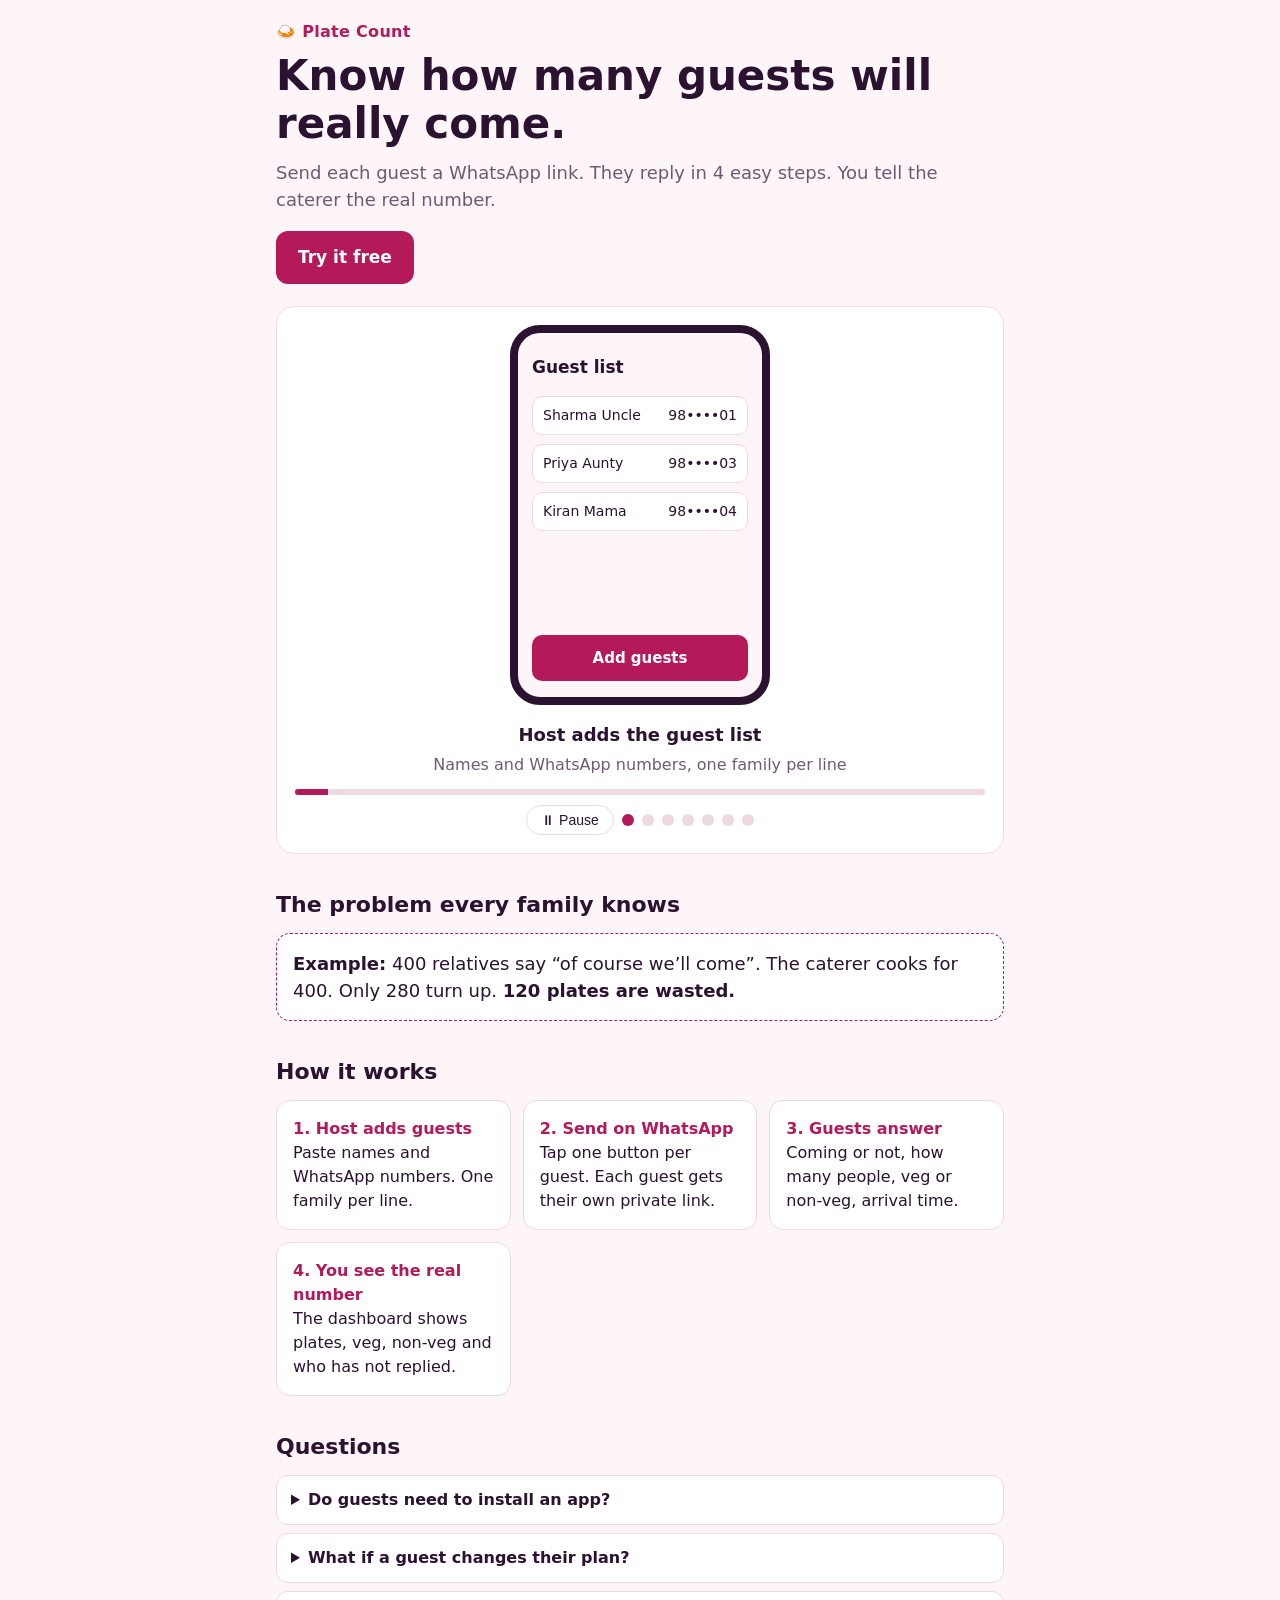
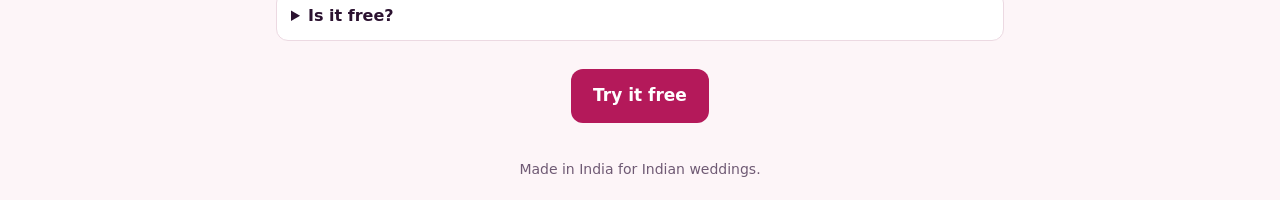
==== welcome.html @ 477f828f "Add files via upload" ====
<!DOCTYPE html>
<html lang="en">
<head>
<meta charset="utf-8">
<meta name="viewport" content="width=device-width, initial-scale=1">
<title>Plate Count – Know how many guests will really come</title>
<meta name="description" content="Wedding RSVP on WhatsApp. Guests reply in 4 easy steps. You know the real plate count.">
<style>
:root{--bg:#fdf5f8;--card:#fff;--ink:#2b1230;--mute:#6f5a74;--line:#ecd9e2;--pink:#b4195a;--gold:#f2a900;--teal:#0e7c7b;--red:#c0392b;color-scheme:light}
@media(prefers-color-scheme:dark){:root{--bg:#1b0f1f;--card:#2a1930;--ink:#f6e9f1;--mute:#c4aacb;--line:#43294b;--pink:#ee5c98;--gold:#f7be3a;--teal:#3fc5c2;--red:#ff7a6b;color-scheme:dark}}
*{box-sizing:border-box}
body{margin:0;background:var(--bg);color:var(--ink);font-family:system-ui,-apple-system,sans-serif;line-height:1.5;padding-bottom:env(safe-area-inset-bottom,0)}
.w{max-width:760px;margin:0 auto;padding:20px 16px}
h1{font-size:clamp(28px,7vw,42px);line-height:1.15;margin:8px 0 10px}
h2{font-size:22px;margin:34px 0 12px}
.brand{font-weight:800;color:var(--pink);letter-spacing:.3px}
.lead{font-size:18px;color:var(--mute);margin:0 0 18px}
.btn{display:inline-block;background:var(--pink);color:#fff;text-decoration:none;font-weight:700;padding:14px 22px;border-radius:12px;font-size:17px;border:0;cursor:pointer}
.btn.g{background:transparent;color:var(--ink);border:1px solid var(--line)}
a:focus-visible,button:focus-visible{outline:3px solid var(--gold);outline-offset:3px}
.stage{background:var(--card);border:1px solid var(--line);border-radius:18px;padding:18px;margin:22px 0}
.phone{width:min(260px,100%);height:380px;margin:0 auto;border:8px solid var(--ink);border-radius:30px;background:var(--bg);overflow:hidden;position:relative}
.scr{position:absolute;inset:0;padding:16px 14px;display:flex;flex-direction:column;gap:9px;animation:in .5s ease}
@keyframes in{from{opacity:0;transform:translateY(10px)}to{opacity:1;transform:none}}
.cap{text-align:center;font-size:18px;font-weight:700;margin:16px 0 4px;min-height:28px}
.sub{text-align:center;color:var(--mute);margin:0 0 12px;min-height:24px}
.bar{height:6px;background:var(--line);border-radius:99px;overflow:hidden;margin:10px 0}
.bar i{display:block;height:100%;width:0;background:var(--pink)}
.ctl{display:flex;gap:8px;justify-content:center;align-items:center}
.dot{width:12px;height:12px;border-radius:50%;border:0;background:var(--line);cursor:pointer;padding:0}
.dot.on{background:var(--pink)}
.pp{border:1px solid var(--line);background:transparent;color:var(--ink);border-radius:99px;padding:6px 14px;cursor:pointer;font-size:14px}
.r{background:var(--card);border:1px solid var(--line);border-radius:10px;padding:8px 10px;font-size:14px;display:flex;justify-content:space-between;animation:in .5s ease backwards}
.r:nth-child(2){animation-delay:.4s}.r:nth-child(3){animation-delay:.8s}.r:nth-child(4){animation-delay:1.2s}
.pill{font-size:12px;font-weight:700;color:#fff;border-radius:99px;padding:2px 9px}
.bub{background:#dcf8c6;color:#1a2a1a;border-radius:12px 12px 12px 2px;padding:10px 12px;font-size:14px}
.link{color:#0b66c3;text-decoration:underline;word-break:break-all}
.b{border-radius:10px;padding:12px;text-align:center;font-weight:700;font-size:15px;background:var(--pink);color:#fff}
.b.o{background:transparent;color:var(--ink);border:1px solid var(--line)}
.q{font-weight:800;font-size:17px;margin:6px 0}
.n{font-size:54px;font-weight:800;text-align:center;line-height:1}
.hero{background:var(--pink);color:#fff;border-radius:14px;padding:14px;text-align:center}
.hero b{font-size:48px;display:block;line-height:1}
.tl{display:grid;grid-template-columns:1fr 1fr;gap:8px}
.t{background:var(--card);border:1px solid var(--line);border-left:5px solid var(--c);border-radius:8px;padding:6px 8px;font-size:12px}
.t b{display:block;font-size:20px}
.cards{display:grid;grid-template-columns:repeat(auto-fit,minmax(210px,1fr));gap:12px}
.card{background:var(--card);border:1px solid var(--line);border-radius:14px;padding:16px}
.card b{color:var(--pink)}
.ex{background:var(--card);border:1px dashed var(--pink);border-radius:14px;padding:16px;font-size:18px}
details{background:var(--card);border:1px solid var(--line);border-radius:12px;padding:12px 14px;margin-bottom:8px}
summary{font-weight:700;cursor:pointer}
footer{color:var(--mute);font-size:14px;text-align:center;margin-top:36px}
@media(prefers-reduced-motion:reduce){.scr,.r{animation:none}}
</style>
</head>
<body>
<div class="w">
  <div class="brand">🍛 Plate Count</div>
  <h1>Know how many guests will really come.</h1>
  <p class="lead">Send each guest a WhatsApp link. They reply in 4 easy steps. You tell the caterer the real number.</p>
  <a class="btn" href="index.html">Try it free</a>

  <div class="stage" aria-label="How it works, step by step">
    <div class="phone"><div class="scr" id="scr"></div></div>
    <div class="cap" id="cap"></div>
    <p class="sub" id="sub"></p>
    <div class="bar"><i id="fill"></i></div>
    <div class="ctl"><button class="pp" id="pp">⏸ Pause</button><span id="dots" style="display:flex;gap:8px"></span></div>
  </div>

  <h2>The problem every family knows</h2>
  <div class="ex"><b>Example:</b> 400 relatives say “of course we’ll come”. The caterer cooks for 400. Only 280 turn up. <b>120 plates are wasted.</b></div>

  <h2>How it works</h2>
  <div class="cards">
    <div class="card"><b>1. Host adds guests</b><br>Paste names and WhatsApp numbers. One family per line.</div>
    <div class="card"><b>2. Send on WhatsApp</b><br>Tap one button per guest. Each guest gets their own private link.</div>
    <div class="card"><b>3. Guests answer</b><br>Coming or not, how many people, veg or non-veg, arrival time.</div>
    <div class="card"><b>4. You see the real number</b><br>The dashboard shows plates, veg, non-veg and who has not replied.</div>
  </div>

  <h2>Questions</h2>
  <details><summary>Do guests need to install an app?</summary><p>No. They open the link from WhatsApp and answer. No login, no download.</p></details>
  <details><summary>What if a guest changes their plan?</summary><p>They open their link again and send a new reply. The count updates.</p></details>
  <details><summary>Is it free?</summary><p>You can try it free now. Tap the button below and see how it works for your family.</p></details>

  <p style="text-align:center;margin-top:28px"><a class="btn" href="index.html">Try it free</a></p>
  <footer>Made in India for Indian weddings.</footer>
</div>

<script>
var S=[
{c:'Host adds the guest list',s:'Names and WhatsApp numbers, one family per line',h:'<div class="q">Guest list</div><div class="r"><span>Sharma Uncle</span><span>98••••01</span></div><div class="r"><span>Priya Aunty</span><span>98••••03</span></div><div class="r"><span>Kiran Mama</span><span>98••••04</span></div><div class="b" style="margin-top:auto">Add guests</div>'},
{c:'Send each guest a WhatsApp link',s:'One tap. The message is already written',h:'<div class="q">WhatsApp</div><div class="bub">Namaste Sharma Uncle! You are invited to Anjali weds Rohan. Please tap this link to reply (20 seconds):<br><span class="link">yoursite/r?t=k3x9a2</span></div><div class="b" style="margin-top:auto;background:var(--teal)">Send</div>'},
{c:'Guest page 1: Will you come?',s:'Big buttons, easy for everyone',h:'<div class="q">Namaste Sharma Uncle, will you come?</div><div class="b">Yes, I’ll be there</div><div class="b o">Maybe</div><div class="b o">Sorry, can’t come</div>'},
{c:'Guest page 2: How many people?',s:'Including themselves',h:'<div class="q">How many people are coming?</div><div class="n" style="margin:30px 0">4</div><div class="b">Next</div>'},
{c:'Guest page 3: Veg or non-veg?',s:'The rest get non-veg',h:'<div class="q">How many eat veg?</div><div class="n" style="margin:26px 0 6px">3</div><p style="text-align:center;margin:0">3 veg and 1 non-veg</p><div class="b" style="margin-top:auto">Next</div>'},
{c:'Guest page 4: Arrival time',s:'Morning, afternoon, evening or exact time',h:'<div class="q">When will you arrive?</div><div class="b o">Morning</div><div class="b o">Afternoon</div><div class="b">Evening</div>'},
{c:'You see the real number',s:'Example numbers, updated as guests reply',h:'<div class="hero"><b>268</b>plates for the caterer</div><div class="tl"><div class="t" style="--c:var(--teal)"><b>245</b>Coming</div><div class="t" style="--c:var(--gold)"><b>40</b>Maybe</div><div class="t" style="--c:var(--red)"><b>60</b>Not coming</div><div class="t" style="--c:var(--mute)"><b>35</b>Waiting</div></div>'}
];
var T=3800,i=0,playing=true,t0=0,raf;
var scr=document.getElementById('scr'),cap=document.getElementById('cap'),sub=document.getElementById('sub'),fill=document.getElementById('fill'),dots=document.getElementById('dots'),pp=document.getElementById('pp');
S.forEach(function(_,k){var d=document.createElement('button');d.className='dot';d.setAttribute('aria-label','Step '+(k+1));d.onclick=function(){go(k)};dots.appendChild(d)});
function go(k){i=k;scr.style.animation='none';scr.offsetHeight;scr.style.animation='';scr.innerHTML=S[i].h;cap.textContent=S[i].c;sub.textContent=S[i].s;
 Array.prototype.forEach.call(dots.children,function(d,j){d.className='dot'+(j===i?' on':'')});t0=performance.now()}
function tick(now){if(playing){var p=Math.min(1,(now-t0)/T);fill.style.width=((i+p)/S.length*100)+'%';if(p>=1)go((i+1)%S.length)}raf=requestAnimationFrame(tick)}
pp.onclick=function(){playing=!playing;pp.textContent=playing?'⏸ Pause':'▶ Play';if(playing)t0=performance.now()};
if(window.matchMedia('(prefers-reduced-motion: reduce)').matches){playing=false;pp.textContent='▶ Play'}
go(0);raf=requestAnimationFrame(tick);
</script>
</body>
</html>
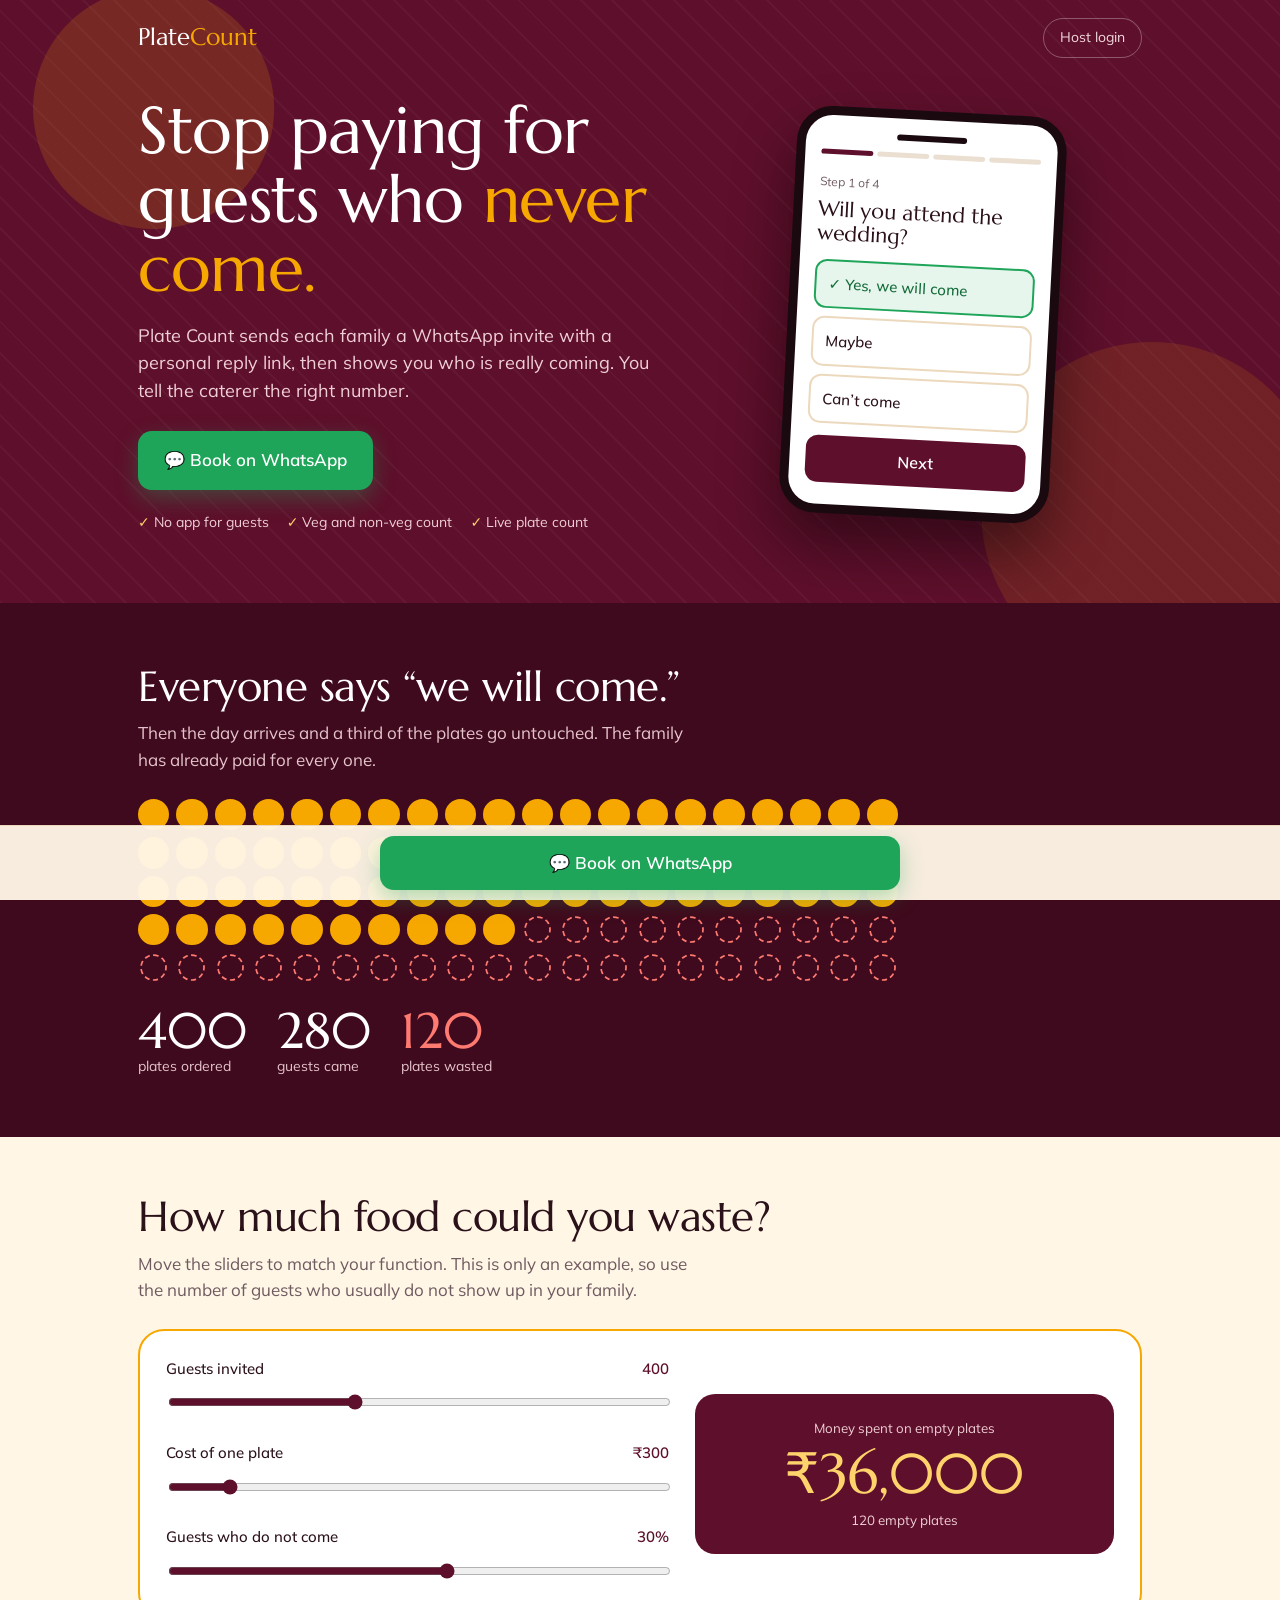
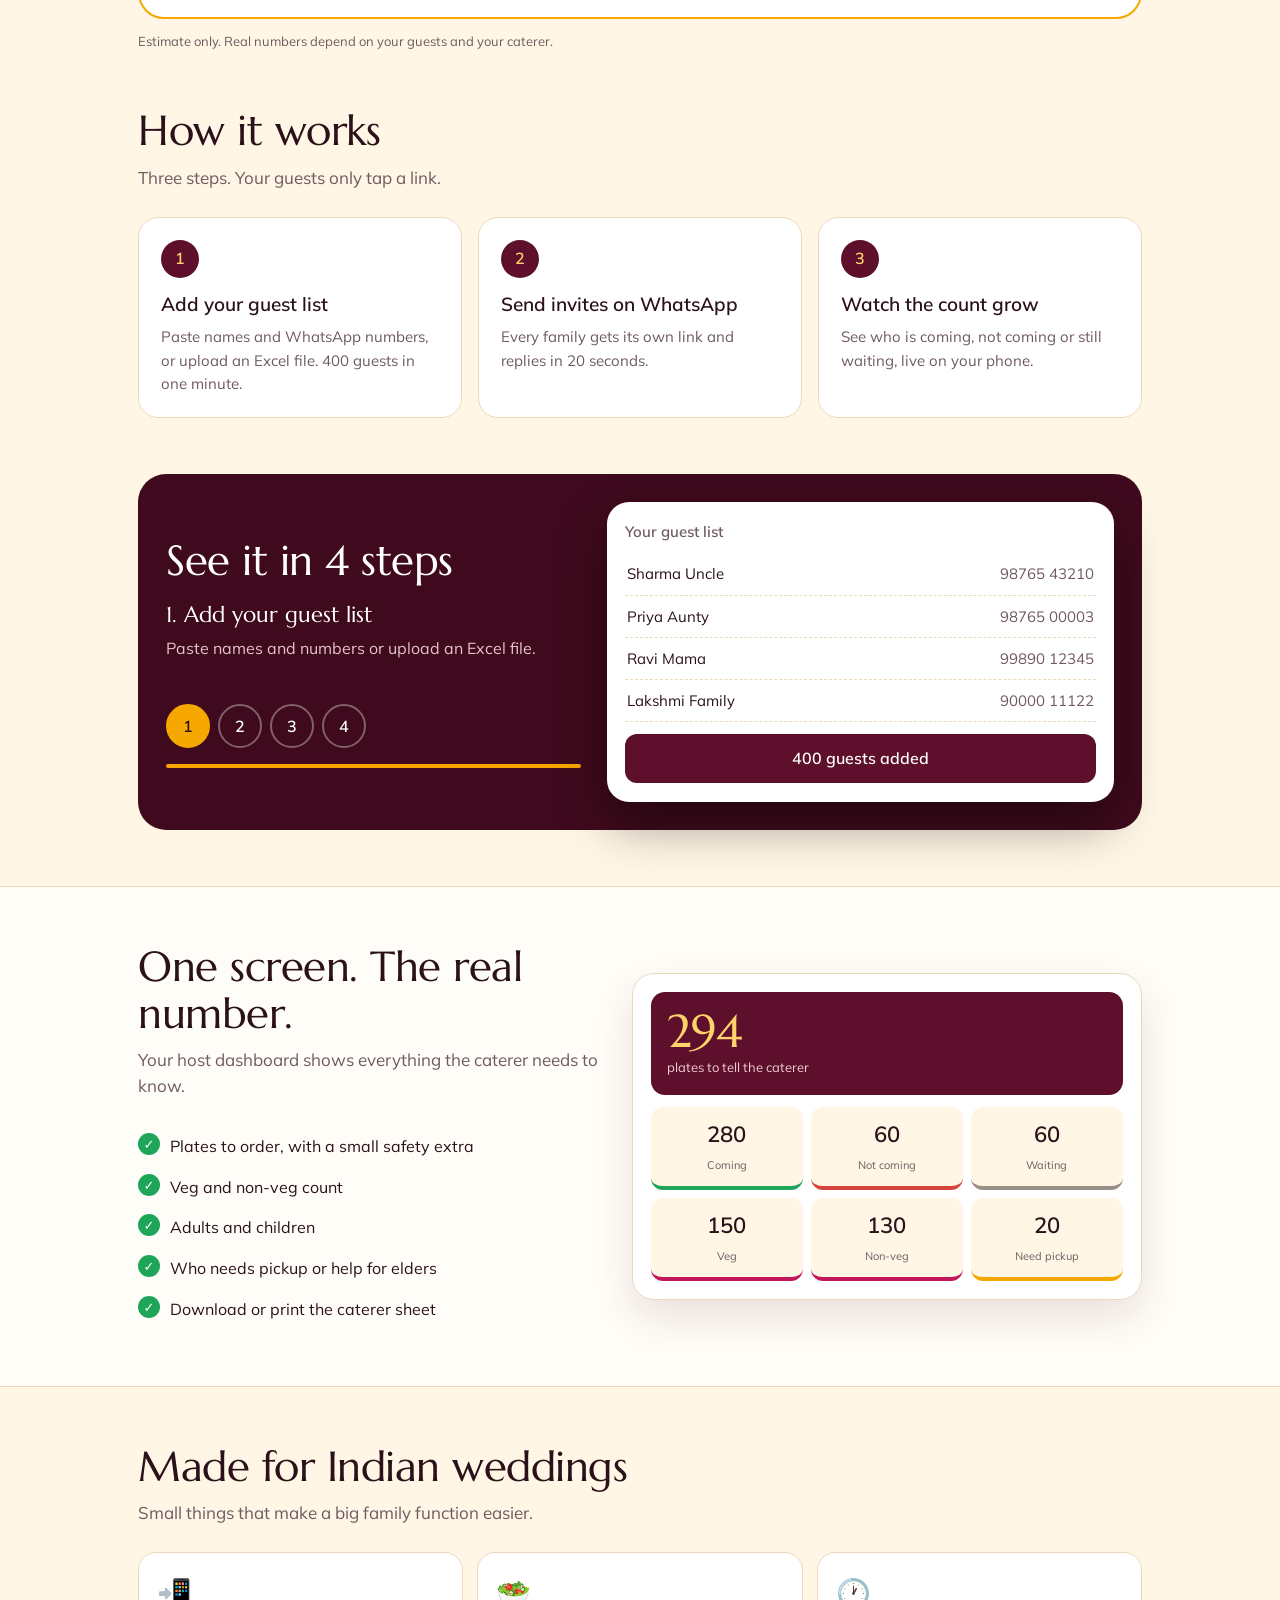
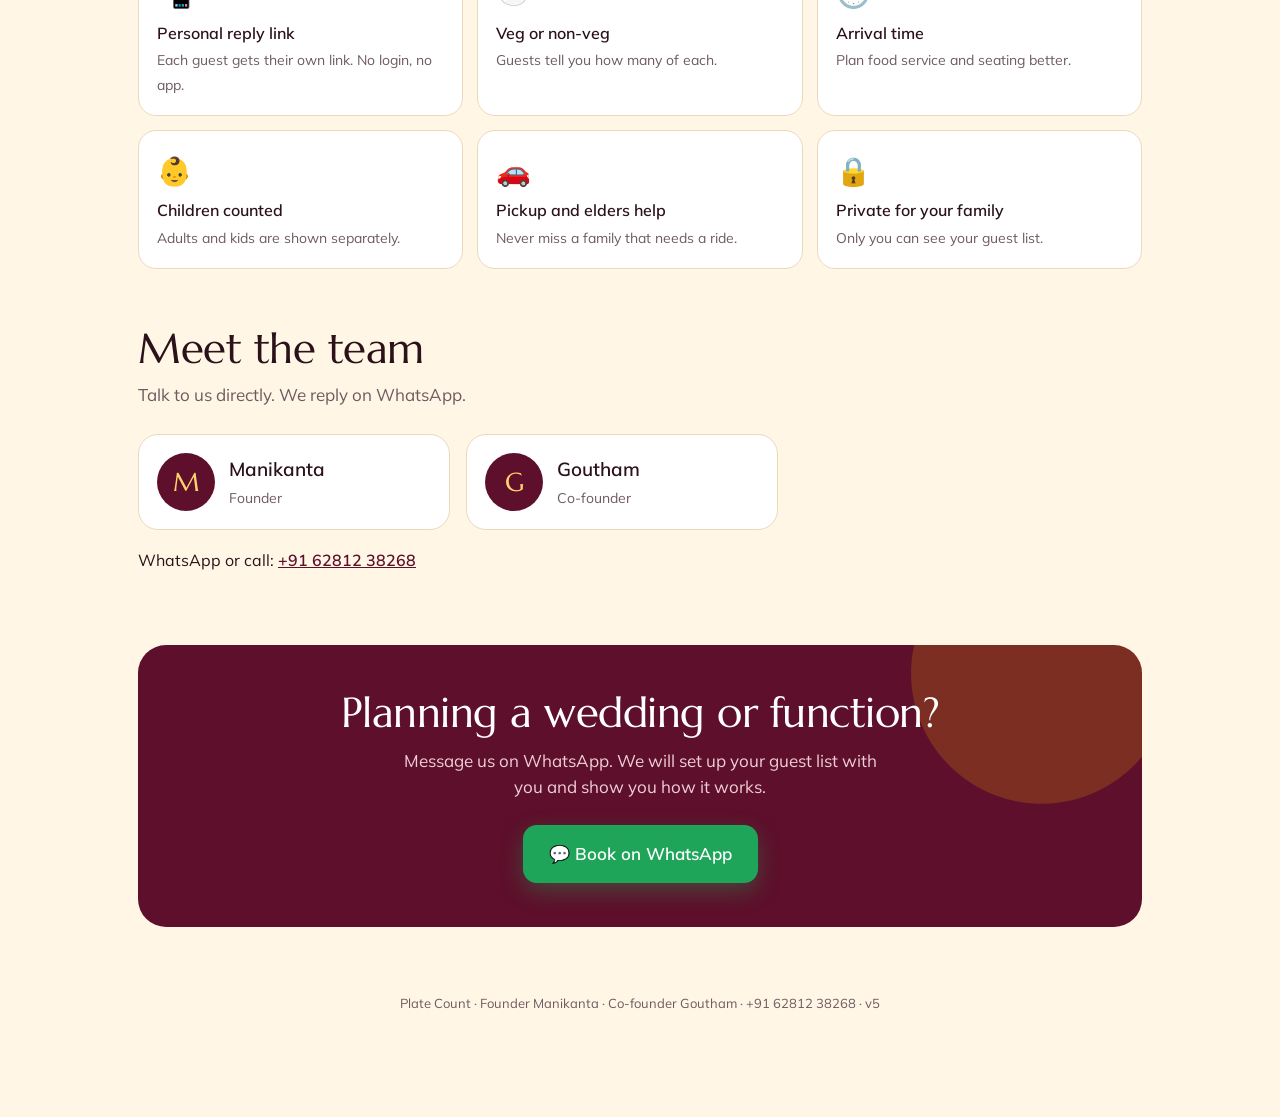
==== commit db7b0887: "Rename welcome (1).html to welcome.html" ====
--- a/welcome.html
+++ b/welcome.html
@@ -1,113 +1,333 @@
 <!DOCTYPE html>
-<html lang="en">
-<head>
-<meta charset="utf-8">
-<meta name="viewport" content="width=device-width, initial-scale=1">
-<title>Plate Count – Know how many guests will really come</title>
-<meta name="description" content="Wedding RSVP on WhatsApp. Guests reply in 4 easy steps. You know the real plate count.">
+<html lang="en"><head><meta charset="utf-8">
+<meta name="viewport" content="width=device-width,initial-scale=1">
+<title>Plate Count – Stop paying for guests who never come</title>
+<meta name="description" content="Plate Count sends WhatsApp invites with a personal reply link and shows your live guest count, veg and non-veg numbers, so you tell the caterer the right number.">
+<link rel="preconnect" href="https://fonts.googleapis.com"><link rel="preconnect" href="https://fonts.gstatic.com" crossorigin>
+<link href="https://fonts.googleapis.com/css2?family=Marcellus&family=Mulish:wght@300;400;500;600&display=swap" rel="stylesheet">
 <style>
-:root{--bg:#fdf5f8;--card:#fff;--ink:#2b1230;--mute:#6f5a74;--line:#ecd9e2;--pink:#b4195a;--gold:#f2a900;--teal:#0e7c7b;--red:#c0392b;color-scheme:light}
-@media(prefers-color-scheme:dark){:root{--bg:#1b0f1f;--card:#2a1930;--ink:#f6e9f1;--mute:#c4aacb;--line:#43294b;--pink:#ee5c98;--gold:#f7be3a;--teal:#3fc5c2;--red:#ff7a6b;color-scheme:dark}}
-*{box-sizing:border-box}
-body{margin:0;background:var(--bg);color:var(--ink);font-family:system-ui,-apple-system,sans-serif;line-height:1.5;padding-bottom:env(safe-area-inset-bottom,0)}
-.w{max-width:760px;margin:0 auto;padding:20px 16px}
-h1{font-size:clamp(28px,7vw,42px);line-height:1.15;margin:8px 0 10px}
-h2{font-size:22px;margin:34px 0 12px}
-.brand{font-weight:800;color:var(--pink);letter-spacing:.3px}
-.lead{font-size:18px;color:var(--mute);margin:0 0 18px}
-.btn{display:inline-block;background:var(--pink);color:#fff;text-decoration:none;font-weight:700;padding:14px 22px;border-radius:12px;font-size:17px;border:0;cursor:pointer}
-.btn.g{background:transparent;color:var(--ink);border:1px solid var(--line)}
-a:focus-visible,button:focus-visible{outline:3px solid var(--gold);outline-offset:3px}
-.stage{background:var(--card);border:1px solid var(--line);border-radius:18px;padding:18px;margin:22px 0}
-.phone{width:min(260px,100%);height:380px;margin:0 auto;border:8px solid var(--ink);border-radius:30px;background:var(--bg);overflow:hidden;position:relative}
-.scr{position:absolute;inset:0;padding:16px 14px;display:flex;flex-direction:column;gap:9px;animation:in .5s ease}
-@keyframes in{from{opacity:0;transform:translateY(10px)}to{opacity:1;transform:none}}
-.cap{text-align:center;font-size:18px;font-weight:700;margin:16px 0 4px;min-height:28px}
-.sub{text-align:center;color:var(--mute);margin:0 0 12px;min-height:24px}
-.bar{height:6px;background:var(--line);border-radius:99px;overflow:hidden;margin:10px 0}
-.bar i{display:block;height:100%;width:0;background:var(--pink)}
-.ctl{display:flex;gap:8px;justify-content:center;align-items:center}
-.dot{width:12px;height:12px;border-radius:50%;border:0;background:var(--line);cursor:pointer;padding:0}
-.dot.on{background:var(--pink)}
-.pp{border:1px solid var(--line);background:transparent;color:var(--ink);border-radius:99px;padding:6px 14px;cursor:pointer;font-size:14px}
-.r{background:var(--card);border:1px solid var(--line);border-radius:10px;padding:8px 10px;font-size:14px;display:flex;justify-content:space-between;animation:in .5s ease backwards}
-.r:nth-child(2){animation-delay:.4s}.r:nth-child(3){animation-delay:.8s}.r:nth-child(4){animation-delay:1.2s}
-.pill{font-size:12px;font-weight:700;color:#fff;border-radius:99px;padding:2px 9px}
-.bub{background:#dcf8c6;color:#1a2a1a;border-radius:12px 12px 12px 2px;padding:10px 12px;font-size:14px}
-.link{color:#0b66c3;text-decoration:underline;word-break:break-all}
-.b{border-radius:10px;padding:12px;text-align:center;font-weight:700;font-size:15px;background:var(--pink);color:#fff}
-.b.o{background:transparent;color:var(--ink);border:1px solid var(--line)}
-.q{font-weight:800;font-size:17px;margin:6px 0}
-.n{font-size:54px;font-weight:800;text-align:center;line-height:1}
-.hero{background:var(--pink);color:#fff;border-radius:14px;padding:14px;text-align:center}
-.hero b{font-size:48px;display:block;line-height:1}
-.tl{display:grid;grid-template-columns:1fr 1fr;gap:8px}
-.t{background:var(--card);border:1px solid var(--line);border-left:5px solid var(--c);border-radius:8px;padding:6px 8px;font-size:12px}
-.t b{display:block;font-size:20px}
-.cards{display:grid;grid-template-columns:repeat(auto-fit,minmax(210px,1fr));gap:12px}
-.card{background:var(--card);border:1px solid var(--line);border-radius:14px;padding:16px}
-.card b{color:var(--pink)}
-.ex{background:var(--card);border:1px dashed var(--pink);border-radius:14px;padding:16px;font-size:18px}
-details{background:var(--card);border:1px solid var(--line);border-radius:12px;padding:12px 14px;margin-bottom:8px}
-summary{font-weight:700;cursor:pointer}
-footer{color:var(--mute);font-size:14px;text-align:center;margin-top:36px}
-@media(prefers-reduced-motion:reduce){.scr,.r{animation:none}}
-</style>
-</head>
-<body>
-<div class="w">
-  <div class="brand">🍛 Plate Count</div>
-  <h1>Know how many guests will really come.</h1>
-  <p class="lead">Send each guest a WhatsApp link. They reply in 4 easy steps. You tell the caterer the real number.</p>
-  <a class="btn" href="index.html">Try it free</a>
-
-  <div class="stage" aria-label="How it works, step by step">
-    <div class="phone"><div class="scr" id="scr"></div></div>
-    <div class="cap" id="cap"></div>
-    <p class="sub" id="sub"></p>
-    <div class="bar"><i id="fill"></i></div>
-    <div class="ctl"><button class="pp" id="pp">⏸ Pause</button><span id="dots" style="display:flex;gap:8px"></span></div>
-  </div>
-
-  <h2>The problem every family knows</h2>
-  <div class="ex"><b>Example:</b> 400 relatives say “of course we’ll come”. The caterer cooks for 400. Only 280 turn up. <b>120 plates are wasted.</b></div>
-
+:root{--mar:#5e0f2b;--mar2:#3f0a1d;--gold:#f6a800;--gold2:#ffd36b;--cream:#fff6e6;--card:#ffffff;--ink:#2b1119;--mute:#6f5a60;--line:#ecd9bd;--green:#1fa55a;--red:#d6453d}
+*{box-sizing:border-box}html{scroll-behavior:smooth}
+body{margin:0;font-family:"Mulish",system-ui,-apple-system,Segoe UI,Roboto,sans-serif;background:var(--cream);color:var(--ink);line-height:1.55;padding-bottom:84px}
+.wrap{max-width:1040px;margin:0 auto;padding:0 18px}
+h1,h2{font-family:"Marcellus",Georgia,serif;margin:0;letter-spacing:-.5px}
+a:focus-visible,button:focus-visible,input:focus-visible{outline:3px solid var(--gold);outline-offset:2px}
+
+/* hero */
+.hero{background:var(--mar);color:#fff;position:relative;overflow:hidden;
+  background-image:radial-gradient(circle at 12% 18%,rgba(246,168,0,.16) 0 120px,transparent 121px),radial-gradient(circle at 90% 85%,rgba(246,168,0,.12) 0 170px,transparent 171px),
+  repeating-linear-gradient(45deg,rgba(255,255,255,.035) 0 2px,transparent 2px 22px)}
+nav{display:flex;justify-content:space-between;align-items:center;padding:18px 0}
+.logo{font-family:"Marcellus",Georgia,serif;font-weight:400;font-size:24px}.logo i{font-style:normal;color:var(--gold)}
+nav a{font-size:14px;color:#f3d9de;text-decoration:none;border:1px solid rgba(255,255,255,.3);padding:8px 16px;border-radius:999px}
+.hgrid{display:grid;grid-template-columns:1.1fr .9fr;gap:30px;align-items:center;padding:20px 0 70px}
+@media(max-width:860px){.hgrid{grid-template-columns:1fr;padding-bottom:50px}}
+h1{font-size:clamp(38px,8vw,66px);line-height:1.05;font-weight:400}
+h1 em{font-style:normal;color:var(--gold)}
+.sub{font-size:18px;color:#f0cfd6;max-width:520px;margin:18px 0 26px}
+.btn{display:inline-flex;align-items:center;justify-content:center;gap:10px;background:var(--green);color:#fff;text-decoration:none;font-weight:600;font-size:17px;padding:16px 26px;border-radius:14px;border:0;cursor:pointer;box-shadow:0 8px 22px rgba(31,165,90,.35)}
+.trust{display:flex;gap:18px;flex-wrap:wrap;margin-top:22px;font-size:14px;color:#f0cfd6}.trust span:before{content:"✓ ";color:var(--gold2);font-weight:600}
+
+/* phone */
+.phone{width:270px;margin:0 auto;background:#fff;color:var(--ink);border-radius:36px;border:9px solid #1a0a10;padding:16px 16px 22px;box-shadow:0 30px 60px rgba(0,0,0,.45);transform:rotate(3deg)}
+@media(max-width:860px){.phone{transform:none}}
+.phone .notch{width:70px;height:6px;background:#1a0a10;border-radius:6px;margin:0 auto 12px}
+.prog{display:flex;gap:4px;margin-bottom:14px}.prog span{flex:1;height:5px;border-radius:4px;background:#eadfd0}
+.phone small{color:var(--mute);font-size:12px}
+.phone h3{font-family:"Marcellus",Georgia,serif;font-size:21px;margin:4px 0 14px;line-height:1.15}
+.opt{display:block;border:2px solid var(--line);border-radius:12px;padding:11px 12px;margin-bottom:8px;font-weight:500;font-size:15px}
+.opt.on{border-color:var(--green);background:#e6f6ec;color:#146b3a}
+.pg{display:none}.pg.on{display:block;animation:fin .35s ease}
+.cnt{display:flex;align-items:center;justify-content:center;gap:22px;margin:6px 0 14px}.cnt b{font-family:"Marcellus",Georgia,serif;font-size:54px;line-height:1}.cnt span{width:40px;height:40px;border-radius:50%;border:2px solid var(--line);display:grid;place-items:center;font-size:22px;font-weight:600}
+.prog span{transition:background .3s}.prog span.on{background:var(--mar)}
+.next{background:var(--mar);color:#fff;text-align:center;border-radius:12px;padding:11px;font-weight:600;margin-top:12px}
+
+/* sections */
+section{padding:56px 0}
+h2{font-size:clamp(28px,5vw,42px);line-height:1.12;font-weight:400}
+.kick{color:var(--mute);margin:10px 0 26px;max-width:560px;font-size:17px}
+.problem{background:var(--mar2);color:#fff;padding:60px 0}
+.problem h2{color:#fff}.problem .kick{color:#e6c4cc}
+.pl{display:grid;grid-template-columns:repeat(20,1fr);gap:7px;margin:8px 0 22px;max-width:760px}
+.pl span{aspect-ratio:1;border-radius:50%;background:var(--gold);transition:background .35s,border-color .35s,transform .35s;border:2px solid var(--gold)}
+.pl span.x{background:transparent;border:2px dashed #ff7b72;transform:scale(.86)}
+.big{display:flex;gap:30px;flex-wrap:wrap}.big div{font-size:14px;color:#e6c4cc}.big b{display:block;font-family:"Marcellus",Georgia,serif;font-size:50px;color:#fff;line-height:1}.big .r b{color:#ff7b72}
+
+/* calculator */
+.calc{background:var(--card);border:2px solid var(--gold);border-radius:26px;padding:26px;display:grid;grid-template-columns:1.2fr 1fr;gap:26px;align-items:center}
+@media(max-width:820px){.calc{grid-template-columns:1fr}}
+.f{margin-bottom:18px}.f label{display:flex;justify-content:space-between;font-weight:500;font-size:15px;margin-bottom:6px}.f label b{color:var(--mar)}
+input[type=range]{width:100%;accent-color:var(--mar);height:28px}
+.res{background:var(--mar);color:#fff;border-radius:20px;padding:24px;text-align:center}
+.res small{color:#f0cfd6;display:block}.res b{display:block;font-family:"Marcellus",Georgia,serif;font-size:clamp(40px,9vw,56px);color:var(--gold2);line-height:1.05;margin:6px 0}
+.note{font-size:13px;color:var(--mute);margin:12px 0 0}
+
+/* steps */
+.steps{display:grid;gap:16px;grid-template-columns:repeat(3,1fr)}
+@media(max-width:820px){.steps{grid-template-columns:1fr}}
+.step{background:var(--card);border:1px solid var(--line);border-radius:20px;padding:22px}
+.step .n{width:38px;height:38px;border-radius:50%;background:var(--mar);color:var(--gold2);font-weight:600;display:grid;place-items:center;margin-bottom:12px}
+.step h3{margin:0 0 6px;font-size:19px}.step p{margin:0;color:var(--mute);font-size:15px}
+
+/* dashboard mock */
+.dm{display:grid;grid-template-columns:1fr 1.1fr;gap:30px;align-items:center}
+@media(max-width:820px){.dm{grid-template-columns:1fr}}
+.dash{background:var(--card);border:1px solid var(--line);border-radius:22px;padding:18px;box-shadow:0 18px 40px rgba(94,15,43,.12)}
+.dash .hero2{background:var(--mar);color:#fff;border-radius:14px;padding:16px;margin-bottom:12px}
+.dash .hero2 b{font-family:"Marcellus",Georgia,serif;font-size:46px;color:var(--gold2);display:block;line-height:1}
+.dash .hero2 span{font-size:13px;color:#f0cfd6}
+.tiles{display:grid;grid-template-columns:repeat(3,1fr);gap:8px}
+.tile{background:var(--cream);border-radius:12px;padding:10px;text-align:center;border-bottom:4px solid var(--c)}
+.tile b{display:block;font-size:22px}.tile span{font-size:11px;color:var(--mute)}
+.ticks{list-style:none;padding:0;margin:0}.ticks li{padding:8px 0 8px 32px;position:relative;font-size:16px}
+.ticks li:before{content:"✓";position:absolute;left:0;top:7px;width:22px;height:22px;border-radius:50%;background:var(--green);color:#fff;font-size:13px;display:grid;place-items:center;font-weight:600}
+
+/* features */
+.feats{display:grid;gap:14px;grid-template-columns:repeat(3,1fr)}
+@media(max-width:860px){.feats{grid-template-columns:repeat(2,1fr)}}@media(max-width:560px){.feats{grid-template-columns:1fr}}
+.feat{background:var(--card);border:1px solid var(--line);border-radius:18px;padding:18px}
+.feat em{font-style:normal;font-size:28px;display:block;margin-bottom:6px}.feat b{display:block;margin-bottom:2px}.feat span{color:var(--mute);font-size:14px}
+
+.final{background:var(--mar);color:#fff;border-radius:28px;padding:44px 22px;text-align:center;position:relative;overflow:hidden;
+  background-image:radial-gradient(circle at 90% 10%,rgba(246,168,0,.2) 0 130px,transparent 131px)}
+.final h2{color:#fff}.final p{color:#f0cfd6;max-width:480px;margin:12px auto 24px;font-size:17px}
+footer{text-align:center;color:var(--mute);font-size:13px;padding:10px 0 20px}
+.bar{position:fixed;left:0;right:0;bottom:0;background:rgba(255,246,230,.96);border-top:1px solid var(--line);padding:10px 14px;display:flex;justify-content:center;z-index:10}
+.bar .btn{width:100%;max-width:520px;padding:14px}
+
+/* video walkthrough */
+.vid{display:grid;grid-template-columns:.9fr 1.1fr;gap:26px;align-items:center;background:var(--mar2);border-radius:28px;padding:28px;color:#fff}
+@media(max-width:820px){.vid{grid-template-columns:1fr;padding:20px}}
+.vid h2{color:#fff}.vid .cap{min-height:92px}.vid .cap h3{margin:14px 0 4px;font-size:22px;font-family:"Marcellus",Georgia,serif}.vid .cap p{margin:0;color:#e6c4cc;font-size:16px}
+.vnav{display:flex;gap:8px;margin-top:14px}
+.vnav button{width:44px;height:44px;border-radius:50%;border:2px solid rgba(255,255,255,.35);background:transparent;color:#fff;font-weight:600;font-size:16px;cursor:pointer;font-family:inherit}
+.vnav button.on{background:var(--gold);border-color:var(--gold);color:#2b1119}
+.vbar{height:4px;background:rgba(255,255,255,.18);border-radius:4px;margin-top:16px;overflow:hidden}.vbar i{display:block;height:100%;width:0;background:var(--gold)}
+.screen{background:#fff;color:var(--ink);border-radius:22px;padding:18px;min-height:300px;position:relative;overflow:hidden;box-shadow:0 22px 50px rgba(0,0,0,.4)}
+.sc{display:none;animation:fin .4s ease}.sc.on{display:block}
+@keyframes fin{from{opacity:0;transform:translateY(8px)}to{opacity:1;transform:none}}
+.sc h4{margin:0 0 10px;font-size:15px;color:var(--mute);font-weight:600}
+.li{display:flex;justify-content:space-between;border-bottom:1px dashed var(--line);padding:9px 2px;font-size:15px;opacity:0;animation:pop .35s forwards}
+.li span{color:var(--mute)}
+@keyframes pop{to{opacity:1}}
+.sc.on .li:nth-child(2){animation-delay:.1s}.sc.on .li:nth-child(3){animation-delay:.4s}.sc.on .li:nth-child(4){animation-delay:.7s}.sc.on .li:nth-child(5){animation-delay:1s}
+.tot{margin-top:12px;background:var(--mar);color:#fff;border-radius:12px;padding:12px;text-align:center;font-weight:600;opacity:0;animation:pop .4s 1.4s forwards}
+.chat{background:#e9ddc8;border-radius:14px;padding:14px}
+.bub{background:#fff;border-radius:4px 14px 14px 14px;padding:12px;font-size:14px;max-width:92%;box-shadow:0 1px 2px rgba(0,0,0,.12);opacity:0;animation:pop .4s .2s forwards}
+.bub u{color:#0a7bd6;word-break:break-all}.bub small{display:block;text-align:right;color:#4a9d6a;font-size:12px;margin-top:4px;opacity:0;animation:pop .3s 1.2s forwards}
+.chips{display:flex;gap:8px;flex-wrap:wrap}.chip{border:2px solid var(--line);border-radius:12px;padding:10px 12px;font-weight:500;font-size:15px;opacity:0;animation:pop .3s forwards}
+.chip.on{border-color:var(--green);background:#e6f6ec;color:#146b3a}
+.q{margin:0 0 12px}.q b{display:block;font-size:15px;margin-bottom:6px}
+.sc.on .q:nth-of-type(1) .chip{animation-delay:.1s}.sc.on .q:nth-of-type(2) .chip{animation-delay:.5s}.sc.on .q:nth-of-type(3) .chip{animation-delay:.9s}.sc.on .q:nth-of-type(4) .chip{animation-delay:1.3s}
+.team{display:grid;grid-template-columns:repeat(2,1fr);gap:16px;max-width:640px}
+@media(max-width:560px){.team{grid-template-columns:1fr}}
+.pp{display:flex;gap:14px;align-items:center;background:var(--card);border:1px solid var(--line);border-radius:20px;padding:18px}
+.av{width:58px;height:58px;border-radius:50%;background:var(--mar);color:var(--gold2);display:grid;place-items:center;font-family:"Marcellus",Georgia,serif;font-size:26px;font-weight:400;flex:none}
+.pp b{display:block;font-size:19px}.pp span{color:var(--mute);font-size:14px}
+.contact{margin-top:18px;font-size:16px}.contact a{color:var(--mar);font-weight:600}
+@media(prefers-reduced-motion:reduce){.pl span{transition:none}.sc,.li,.tot,.bub,.chip{animation:none!important;opacity:1!important}}
+
+/* lighter weights */
+body{font-weight:400}b,strong,h3,h4{font-weight:600}
+.logo,h1,h2,.phone h3,.vid .cap h3,.big b,.res b,.dash .hero2 b,.cnt b,.av{font-family:"Marcellus",Georgia,serif;font-weight:400}
+.sub,.kick,.step p,.feat span,.pp span,.note{font-weight:400}
+</style></head><body>
+
+<header class="hero"><div class="wrap">
+  <nav><div class="logo">Plate<i>Count</i></div><a href="/">Host login</a></nav>
+  <div class="hgrid">
+    <div>
+      <h1>Stop paying for guests who <em>never come.</em></h1>
+      <p class="sub">Plate Count sends each family a WhatsApp invite with a personal reply link, then shows you who is really coming. You tell the caterer the right number.</p>
+      <a class="btn wa" href="#">💬 Book on WhatsApp</a>
+      <div class="trust"><span>No app for guests</span><span>Veg and non-veg count</span><span>Live plate count</span></div>
+    </div>
+    <div class="phone" aria-label="Example of the guest reply page">
+      <div class="notch"></div>
+      <div class="prog" id="pprog"><span></span><span></span><span></span><span></span></div>
+      <small id="pstep">Step 1 of 4</small>
+      <div class="pg"><h3>Will you attend the wedding?</h3>
+        <div class="opt on">✓ Yes, we will come</div><div class="opt">Maybe</div><div class="opt">Can’t come</div></div>
+      <div class="pg"><h3>How many people are coming?</h3>
+        <div class="cnt"><span>−</span><b>4</b><span>+</span></div><div class="opt on" style="text-align:center">4 people</div></div>
+      <div class="pg"><h3>How many eat veg?</h3>
+        <div class="opt on">✓ 3 veg</div><div class="opt">1 non-veg</div></div>
+      <div class="pg"><h3>When will you arrive?</h3>
+        <div class="opt">Morning</div><div class="opt">Afternoon</div><div class="opt on">✓ Evening, 6:00 PM</div></div>
+      <div class="next" id="pnext">Next</div>
+    </div>
+  </div>
+</div></header>
+
+<div class="problem"><div class="wrap">
+  <h2>Everyone says “we will come.”</h2>
+  <p class="kick">Then the day arrives and a third of the plates go untouched. The family has already paid for every one.</p>
+  <div class="pl" id="pl" aria-label="Example: 400 plates ordered, 280 guests came, 120 plates wasted"></div>
+  <div class="big"><div><b>400</b>plates ordered</div><div><b>280</b>guests came</div><div class="r"><b>120</b>plates wasted</div></div>
+</div></div>
+
+<section><div class="wrap">
+  <h2>How much food could you waste?</h2>
+  <p class="kick">Move the sliders to match your function. This is only an example, so use the number of guests who usually do not show up in your family.</p>
+  <div class="calc">
+    <div>
+      <div class="f"><label for="g">Guests invited <b id="gv"></b></label><input id="g" type="range" min="50" max="1000" step="10" value="400"></div>
+      <div class="f"><label for="c">Cost of one plate <b id="cv"></b></label><input id="c" type="range" min="150" max="1500" step="25" value="300"></div>
+      <div class="f" style="margin-bottom:0"><label for="n">Guests who do not come <b id="nv"></b></label><input id="n" type="range" min="5" max="50" step="1" value="30"></div>
+    </div>
+    <div class="res"><small>Money spent on empty plates</small><b id="out">₹0</b><small id="outp"></small></div>
+  </div>
+  <p class="note">Estimate only. Real numbers depend on your guests and your caterer.</p>
+</div></section>
+
+<section style="padding-top:0"><div class="wrap">
   <h2>How it works</h2>
-  <div class="cards">
-    <div class="card"><b>1. Host adds guests</b><br>Paste names and WhatsApp numbers. One family per line.</div>
-    <div class="card"><b>2. Send on WhatsApp</b><br>Tap one button per guest. Each guest gets their own private link.</div>
-    <div class="card"><b>3. Guests answer</b><br>Coming or not, how many people, veg or non-veg, arrival time.</div>
-    <div class="card"><b>4. You see the real number</b><br>The dashboard shows plates, veg, non-veg and who has not replied.</div>
-  </div>
-
-  <h2>Questions</h2>
-  <details><summary>Do guests need to install an app?</summary><p>No. They open the link from WhatsApp and answer. No login, no download.</p></details>
-  <details><summary>What if a guest changes their plan?</summary><p>They open their link again and send a new reply. The count updates.</p></details>
-  <details><summary>Is it free?</summary><p>You can try it free now. Tap the button below and see how it works for your family.</p></details>
-
-  <p style="text-align:center;margin-top:28px"><a class="btn" href="index.html">Try it free</a></p>
-  <footer>Made in India for Indian weddings.</footer>
-</div>
+  <p class="kick">Three steps. Your guests only tap a link.</p>
+  <div class="steps">
+    <div class="step"><div class="n">1</div><h3>Add your guest list</h3><p>Paste names and WhatsApp numbers, or upload an Excel file. 400 guests in one minute.</p></div>
+    <div class="step"><div class="n">2</div><h3>Send invites on WhatsApp</h3><p>Every family gets its own link and replies in 20 seconds.</p></div>
+    <div class="step"><div class="n">3</div><h3>Watch the count grow</h3><p>See who is coming, not coming or still waiting, live on your phone.</p></div>
+  </div>
+</div></section>
+
+
+<section style="padding-top:0"><div class="wrap">
+  <div class="vid">
+    <div>
+      <h2>See it in 4 steps</h2>
+      <div class="cap"><h3 id="vt"></h3><p id="vp"></p></div>
+      <div class="vnav" id="vnav"><button aria-label="Step 1">1</button><button aria-label="Step 2">2</button><button aria-label="Step 3">3</button><button aria-label="Step 4">4</button></div>
+      <div class="vbar"><i id="vb"></i></div>
+    </div>
+    <div class="screen" id="vs" aria-live="polite">
+      <div class="sc"><h4>Your guest list</h4>
+        <div class="li">Sharma Uncle<span>98765 43210</span></div><div class="li">Priya Aunty<span>98765 00003</span></div><div class="li">Ravi Mama<span>99890 12345</span></div><div class="li">Lakshmi Family<span>90000 11122</span></div>
+        <div class="tot">400 guests added</div></div>
+      <div class="sc"><h4>WhatsApp</h4>
+        <div class="chat"><div class="bub">Namaste Sharma Uncle! You are invited to Anjali weds Rohan. Please tap the link to reply (20 seconds).<br><u>platecount-phi.vercel.app/r.html?t=k3x9a2</u><small>✓✓ Sent</small></div></div></div>
+      <div class="sc"><h4>Guest replies</h4>
+        <div class="q"><b>Coming?</b><div class="chips"><span class="chip on">Yes</span></div></div>
+        <div class="q"><b>How many people?</b><div class="chips"><span class="chip on">4</span></div></div>
+        <div class="q"><b>Veg or non-veg?</b><div class="chips"><span class="chip on">3 veg</span><span class="chip">1 non-veg</span></div></div>
+        <div class="q"><b>Arrival time</b><div class="chips"><span class="chip on">6:00 PM</span></div></div></div>
+      <div class="sc"><h4>Your live count</h4>
+        <div class="dash" style="box-shadow:none;border:0;padding:0"><div class="hero2"><b>294</b><span>plates to tell the caterer</span></div>
+        <div class="tiles"><div class="tile" style="--c:#1fa55a"><b>280</b><span>Coming</span></div><div class="tile" style="--c:#c2185b"><b>150</b><span>Veg</span></div><div class="tile" style="--c:#c2185b"><b>130</b><span>Non-veg</span></div></div></div></div>
+    </div>
+  </div>
+</div></section>
+
+<section style="background:#fffdf8;border-top:1px solid var(--line);border-bottom:1px solid var(--line)"><div class="wrap dm">
+  <div>
+    <h2>One screen. The real number.</h2>
+    <p class="kick">Your host dashboard shows everything the caterer needs to know.</p>
+    <ul class="ticks"><li>Plates to order, with a small safety extra</li><li>Veg and non-veg count</li><li>Adults and children</li><li>Who needs pickup or help for elders</li><li>Download or print the caterer sheet</li></ul>
+  </div>
+  <div class="dash" aria-label="Example host dashboard">
+    <div class="hero2"><b>294</b><span>plates to tell the caterer</span></div>
+    <div class="tiles">
+      <div class="tile" style="--c:#1fa55a"><b>280</b><span>Coming</span></div>
+      <div class="tile" style="--c:#d6453d"><b>60</b><span>Not coming</span></div>
+      <div class="tile" style="--c:#9a8f86"><b>60</b><span>Waiting</span></div>
+      <div class="tile" style="--c:#c2185b"><b>150</b><span>Veg</span></div>
+      <div class="tile" style="--c:#c2185b"><b>130</b><span>Non-veg</span></div>
+      <div class="tile" style="--c:#f6a800"><b>20</b><span>Need pickup</span></div>
+    </div>
+  </div>
+</div></section>
+
+<section><div class="wrap">
+  <h2>Made for Indian weddings</h2>
+  <p class="kick">Small things that make a big family function easier.</p>
+  <div class="feats">
+    <div class="feat"><em>📲</em><b>Personal reply link</b><span>Each guest gets their own link. No login, no app.</span></div>
+    <div class="feat"><em>🥗</em><b>Veg or non-veg</b><span>Guests tell you how many of each.</span></div>
+    <div class="feat"><em>🕐</em><b>Arrival time</b><span>Plan food service and seating better.</span></div>
+    <div class="feat"><em>👶</em><b>Children counted</b><span>Adults and kids are shown separately.</span></div>
+    <div class="feat"><em>🚗</em><b>Pickup and elders help</b><span>Never miss a family that needs a ride.</span></div>
+    <div class="feat"><em>🔒</em><b>Private for your family</b><span>Only you can see your guest list.</span></div>
+  </div>
+</div></section>
+
+
+<section style="padding-top:0"><div class="wrap">
+  <h2>Meet the team</h2>
+  <p class="kick">Talk to us directly. We reply on WhatsApp.</p>
+  <div class="team">
+    <div class="pp"><div class="av">M</div><div><b>Manikanta</b><span>Founder</span></div></div>
+    <div class="pp"><div class="av">G</div><div><b>Goutham</b><span>Co-founder</span></div></div>
+  </div>
+  <p class="contact">WhatsApp or call: <a href="https://wa.me/916281238268" target="_blank" rel="noopener">+91 62812 38268</a></p>
+</div></section>
+
+<section style="padding-top:0"><div class="wrap">
+  <div class="final">
+    <h2>Planning a wedding or function?</h2>
+    <p>Message us on WhatsApp. We will set up your guest list with you and show you how it works.</p>
+    <a class="btn wa" href="#">💬 Book on WhatsApp</a>
+  </div>
+</div></section>
+
+<footer>Plate Count · Founder Manikanta · Co-founder Goutham · +91 62812 38268 · v5</footer>
+<div class="bar"><a class="btn wa" href="#">💬 Book on WhatsApp</a></div>
 
 <script>
-var S=[
-{c:'Host adds the guest list',s:'Names and WhatsApp numbers, one family per line',h:'<div class="q">Guest list</div><div class="r"><span>Sharma Uncle</span><span>98••••01</span></div><div class="r"><span>Priya Aunty</span><span>98••••03</span></div><div class="r"><span>Kiran Mama</span><span>98••••04</span></div><div class="b" style="margin-top:auto">Add guests</div>'},
-{c:'Send each guest a WhatsApp link',s:'One tap. The message is already written',h:'<div class="q">WhatsApp</div><div class="bub">Namaste Sharma Uncle! You are invited to Anjali weds Rohan. Please tap this link to reply (20 seconds):<br><span class="link">yoursite/r?t=k3x9a2</span></div><div class="b" style="margin-top:auto;background:var(--teal)">Send</div>'},
-{c:'Guest page 1: Will you come?',s:'Big buttons, easy for everyone',h:'<div class="q">Namaste Sharma Uncle, will you come?</div><div class="b">Yes, I’ll be there</div><div class="b o">Maybe</div><div class="b o">Sorry, can’t come</div>'},
-{c:'Guest page 2: How many people?',s:'Including themselves',h:'<div class="q">How many people are coming?</div><div class="n" style="margin:30px 0">4</div><div class="b">Next</div>'},
-{c:'Guest page 3: Veg or non-veg?',s:'The rest get non-veg',h:'<div class="q">How many eat veg?</div><div class="n" style="margin:26px 0 6px">3</div><p style="text-align:center;margin:0">3 veg and 1 non-veg</p><div class="b" style="margin-top:auto">Next</div>'},
-{c:'Guest page 4: Arrival time',s:'Morning, afternoon, evening or exact time',h:'<div class="q">When will you arrive?</div><div class="b o">Morning</div><div class="b o">Afternoon</div><div class="b">Evening</div>'},
-{c:'You see the real number',s:'Example numbers, updated as guests reply',h:'<div class="hero"><b>268</b>plates for the caterer</div><div class="tl"><div class="t" style="--c:var(--teal)"><b>245</b>Coming</div><div class="t" style="--c:var(--gold)"><b>40</b>Maybe</div><div class="t" style="--c:var(--red)"><b>60</b>Not coming</div><div class="t" style="--c:var(--mute)"><b>35</b>Waiting</div></div>'}
-];
-var T=3800,i=0,playing=true,t0=0,raf;
-var scr=document.getElementById('scr'),cap=document.getElementById('cap'),sub=document.getElementById('sub'),fill=document.getElementById('fill'),dots=document.getElementById('dots'),pp=document.getElementById('pp');
-S.forEach(function(_,k){var d=document.createElement('button');d.className='dot';d.setAttribute('aria-label','Step '+(k+1));d.onclick=function(){go(k)};dots.appendChild(d)});
-function go(k){i=k;scr.style.animation='none';scr.offsetHeight;scr.style.animation='';scr.innerHTML=S[i].h;cap.textContent=S[i].c;sub.textContent=S[i].s;
- Array.prototype.forEach.call(dots.children,function(d,j){d.className='dot'+(j===i?' on':'')});t0=performance.now()}
-function tick(now){if(playing){var p=Math.min(1,(now-t0)/T);fill.style.width=((i+p)/S.length*100)+'%';if(p>=1)go((i+1)%S.length)}raf=requestAnimationFrame(tick)}
-pp.onclick=function(){playing=!playing;pp.textContent=playing?'⏸ Pause':'▶ Play';if(playing)t0=performance.now()};
-if(window.matchMedia('(prefers-reduced-motion: reduce)').matches){playing=false;pp.textContent='▶ Play'}
-go(0);raf=requestAnimationFrame(tick);
+// WhatsApp number: country code + number, no + and no spaces
+const WA_NUMBER = "916281238268";
+const WA_TEXT = "Namaste! I want to book Plate Count for my wedding.\nWedding date: \nApprox. guests: ";
+document.querySelectorAll("a.wa").forEach(a=>{
+  a.href="https://wa.me/"+WA_NUMBER+"?text="+encodeURIComponent(WA_TEXT);a.target="_blank";a.rel="noopener";
+});
+
+/* plates: 100 circles = 400 plates. 70 stay gold (came), 30 turn empty (wasted) when scrolled into view */
+const pl=document.getElementById("pl");
+for(let i=0;i<100;i++)pl.appendChild(document.createElement("span"));
+const reduce=window.matchMedia("(prefers-reduced-motion: reduce)").matches;
+let played=false;
+function play(){
+  if(played)return;played=true;
+  const dots=[...pl.children].slice(70);
+  dots.forEach((d,i)=>setTimeout(()=>d.classList.add("x"),reduce?0:i*45));
+}
+if("IntersectionObserver" in window){
+  new IntersectionObserver((e,o)=>{if(e[0].isIntersecting){play();o.disconnect();}},{threshold:.5}).observe(pl);
+}else play();
+
+/* calculator */
+const $=id=>document.getElementById(id);
+const inr=n=>"₹"+Math.round(n).toLocaleString("en-IN");
+function calc(){
+  const g=+$("g").value,c=+$("c").value,n=+$("n").value;
+  const empty=Math.round(g*n/100);
+  $("gv").textContent=g.toLocaleString("en-IN");
+  $("cv").textContent=inr(c);
+  $("nv").textContent=n+"%";
+  $("out").textContent=inr(empty*c);
+  $("outp").textContent=empty.toLocaleString("en-IN")+" empty plates";
+}
+["g","c","n"].forEach(id=>$(id).addEventListener("input",calc));calc();
+
+/* 4-step walkthrough */
+const STEPS=[["1. Add your guest list","Paste names and numbers or upload an Excel file."],["2. Send invites on WhatsApp","Each family gets a personal link."],["3. Guests reply in 20 seconds","Coming, how many, veg or non-veg, arrival time."],["4. See the live count","Plates, veg and non-veg, ready for the caterer."]];
+const scs=[...document.querySelectorAll("#vs .sc")],vbtn=[...document.querySelectorAll("#vnav button")];
+let vi=0,timer=null;const SEC=3;
+function show(i){
+  vi=i;scs.forEach((e,k)=>e.classList.toggle("on",k===i));vbtn.forEach((b,k)=>b.classList.toggle("on",k===i));
+  $("vt").textContent=STEPS[i][0];$("vp").textContent=STEPS[i][1];
+  const bar=$("vb");bar.style.transition="none";bar.style.width="0";void bar.offsetWidth;
+  bar.style.transition="width "+SEC+"s linear";bar.style.width="100%";
+  clearInterval(timer);timer=setInterval(()=>show((vi+1)%4),SEC*1000);
+}
+vbtn.forEach((b,k)=>b.onclick=()=>show(k));
+show(0);
+
+/* hero phone: pages 1 to 4, every 3 seconds */
+const pgs=[...document.querySelectorAll(".phone .pg")],segs=[...document.querySelectorAll("#pprog span")];
+let pi=0;
+function showPage(i){
+  pi=i;pgs.forEach((e,k)=>e.classList.toggle("on",k===i));segs.forEach((e,k)=>e.classList.toggle("on",k<=i));
+  $("pstep").textContent="Step "+(i+1)+" of 4";$("pnext").textContent=i===3?"Send my reply":"Next";
+}
+showPage(0);setInterval(()=>showPage((pi+1)%4),3000);
 </script>
-</body>
-</html>
+</body></html>
